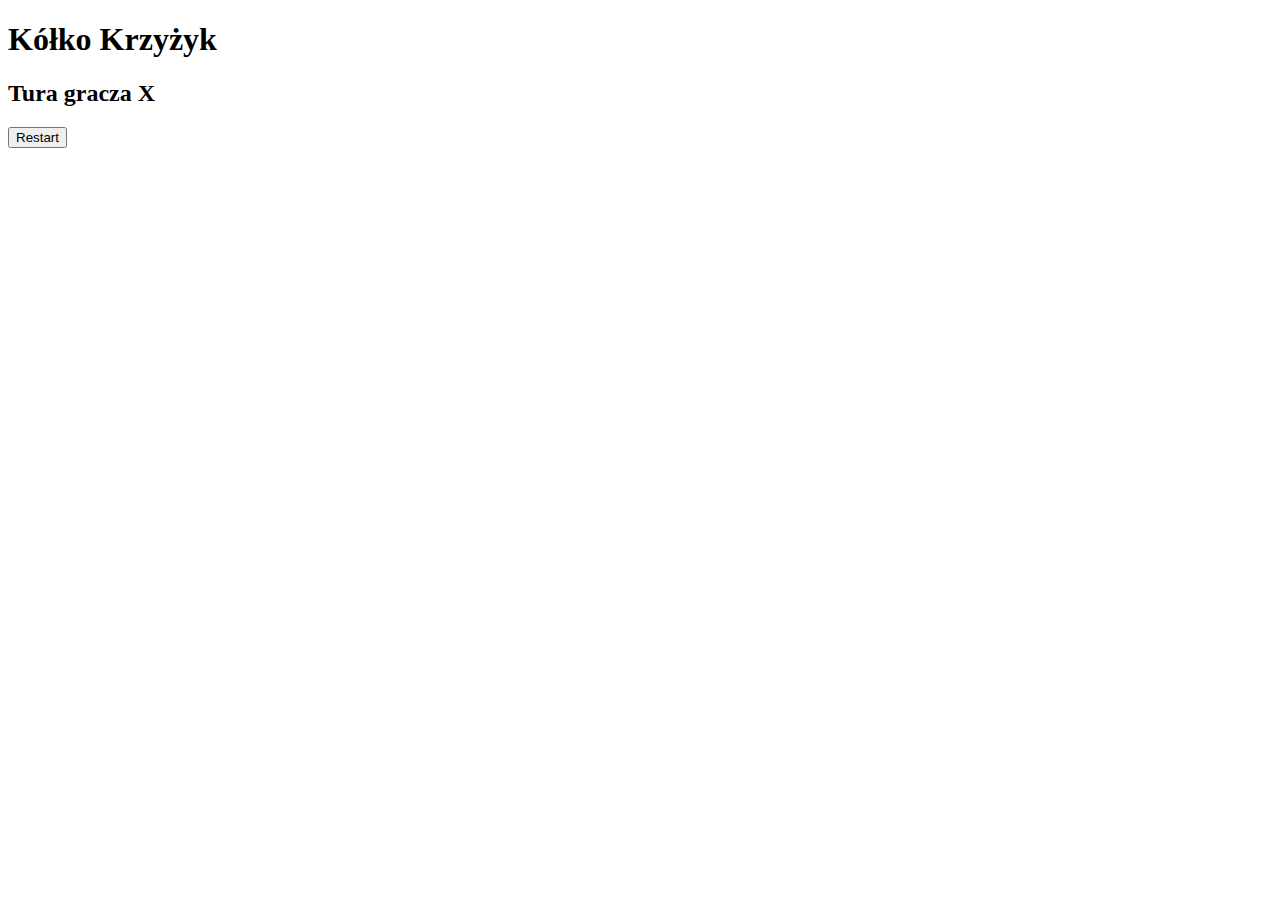
==== gra/index.html @ b0e14dd1 "dodano html z zawartością na grę" ====
<!DOCTYPE html>
<html lang="en">
<head>
    <meta charset="UTF-8">
    <meta http-equiv="X-UA-Compatible" content="IE=edge">
    <meta name="viewport" content="width=device-width, initial-scale=1.0">
    <link rel="stylesheet" href="style.css" />
    <title>Kółko Krzyżyk</title>
</head>
<body>
    <section>
        <h1 id="gamename">Kółko Krzyżyk</h1>
        <div id="gamecontainer">
            <div cell-index="0" class="cell"></div>
            <div cell-index="1" class="cell"></div>
            <div cell-index="2" class="cell"></div>
            <div cell-index="3" class="cell"></div>
            <div cell-index="4" class="cell"></div>
            <div cell-index="5" class="cell"></div>
            <div cell-index="6" class="cell"></div>
            <div cell-index="7" class="cell"></div>
            <div cell-index="8" class="cell"></div>
        </div>
        <h2 id="gamestatus">Tura gracza X</h2>
        <button id="gamerestart">Restart</button>
    </section>
</body>
</html>
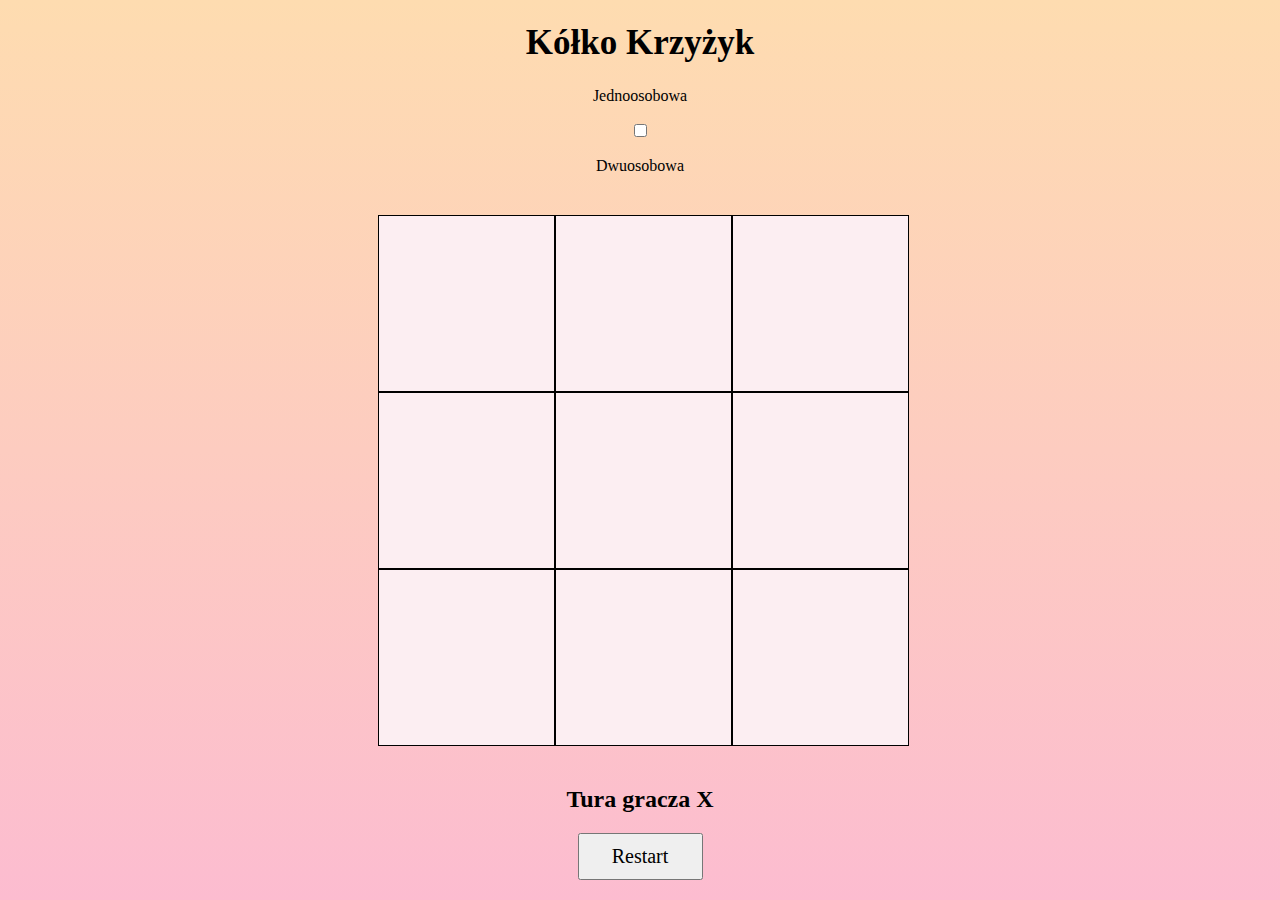
==== commit 8d85b88d: "dodano switch do zmiany trybu gry" ====
--- a/gra/index.html
+++ b/gra/index.html
@@ -10,6 +10,13 @@
 <body>
     <section>
         <h1 id="gamename">Kółko Krzyżyk</h1>
+        <p class="gamemode">Jednoosobowa</p>
+        <label id="switch">
+            <!--Zaznaczony input to gra dwuosobowa-->
+            <input type="checkbox">
+            <span class="slider round"></span>
+        </label>
+        <p class="gamemode">Dwuosobowa</p>
         <div id="gamecontainer">
             <div cell-index="0" class="cell"></div>
             <div cell-index="1" class="cell"></div>
--- a/gra/style.css
+++ b/gra/style.css
@@ -0,0 +1,40 @@
+body{
+    height: 100%;
+    background-image: linear-gradient(#FEDCB0, #FCBCD0);
+    background-repeat: no-repeat;
+    background-attachment: fixed;
+    margin: 0;
+    padding: 0;
+}
+
+section{
+    text-align: center;
+}
+
+#gamename{
+    font-size: 35px;
+}
+
+#gamecontainer{
+    display: grid;
+    grid-template-columns: repeat(3, auto);
+    width: 60vw;
+    max-width: 525px;
+    margin: 40px auto;
+}
+
+.cell{
+    width: 20vw;
+    max-width: 175px;
+    height: 20vw;
+    max-height: 175px;
+    border: 1px solid black;
+    background-color: #FCEEF2;
+}
+
+#gamerestart{
+    font-size: 20px;
+    font-family: 'Times New Roman', Times, serif;
+    padding: 10px;
+    width: 125px;
+}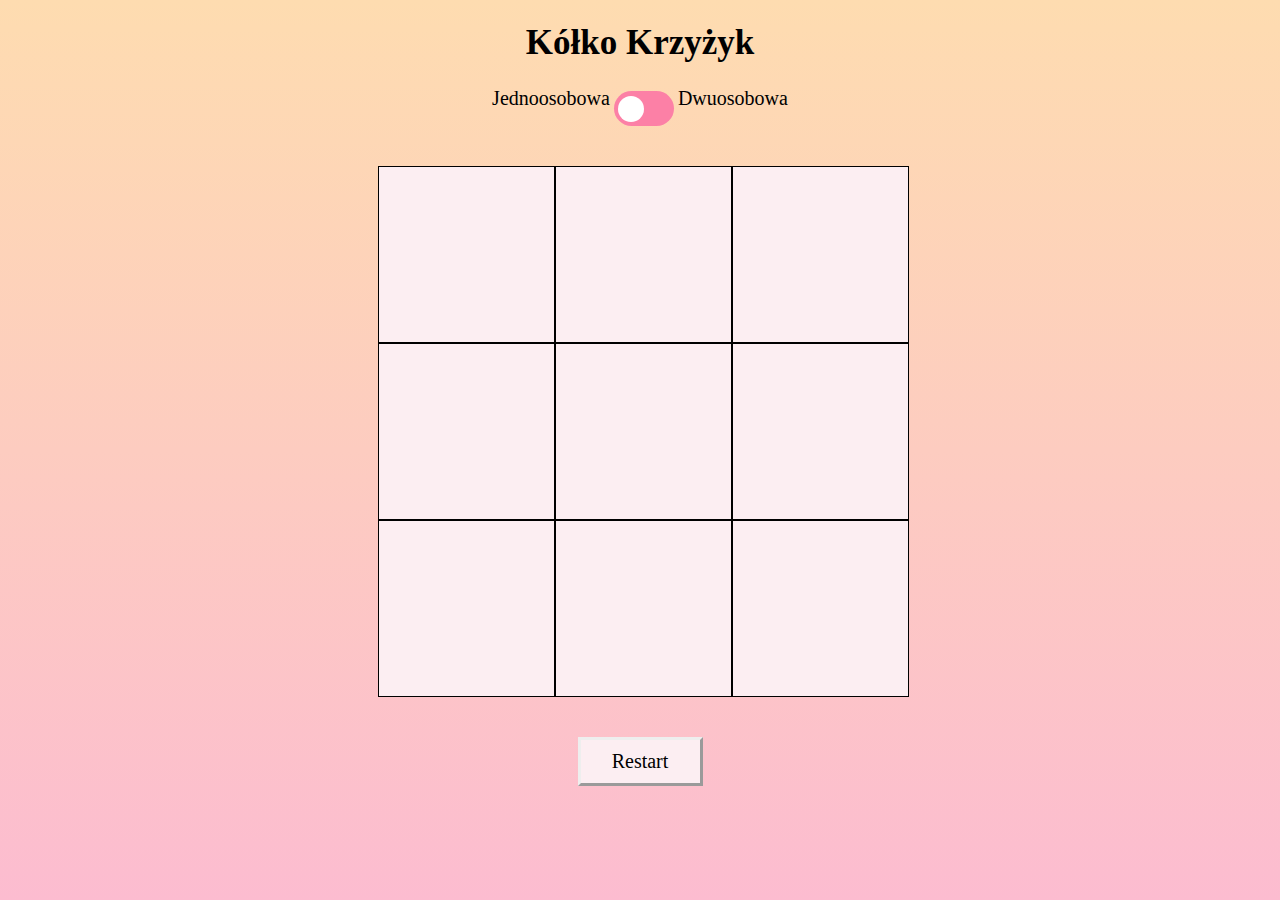
==== commit 54d27953: "dodano odnosnik do skryptu" ====
--- a/gra/index.html
+++ b/gra/index.html
@@ -28,8 +28,9 @@
             <div cell-index="7" class="cell"></div>
             <div cell-index="8" class="cell"></div>
         </div>
-        <h2 id="gamestatus">Tura gracza X</h2>
+        <h2 id="gamestatus"></h2>
         <button id="gamerestart">Restart</button>
     </section>
+<script src="script.js"></script>
 </body>
 </html>--- a/gra/style.css
+++ b/gra/style.css
@@ -14,6 +14,64 @@
 #gamename{
     font-size: 35px;
 }
+
+p{
+    display: inline-block;
+    font-size: 20px;
+    margin: 0;
+    height: 35px;
+    text-align: center;
+}
+
+#switch{
+    position: relative;
+    display: inline-block;
+    width: 60px;
+    height: 35px;
+}
+#switch input {
+    opacity: 0;
+    width: 0;
+    height: 0;
+}
+
+.slider {
+    position: absolute;
+    cursor: pointer;
+    top: 0;
+    left: 0;
+    right: 0;
+    bottom: 0;
+    background-color: #FC80A6;
+    -webkit-transition: .4s;
+    transition: .4s;
+  }
+  
+  .slider:before {
+    position: absolute;
+    content: "";
+    height: 26px;
+    width: 26px;
+    left: 4px;
+    bottom: 4px;
+    background-color: white;
+    -webkit-transition: .4s;
+    transition: .4s;
+  }
+  
+  input:checked + .slider:before {
+    -webkit-transform: translateX(26px);
+    -ms-transform: translateX(26px);
+    transform: translateX(26px);
+  }
+  
+  .slider.round {
+    border-radius: 35px;
+  }
+  
+  .slider.round:before {
+    border-radius: 50%;
+  }
 
 #gamecontainer{
     display: grid;
@@ -37,4 +95,11 @@
     font-family: 'Times New Roman', Times, serif;
     padding: 10px;
     width: 125px;
+    background-color: #FCEEF2;
+    border: outset;
+    cursor: pointer;
+}
+
+#gamerestart:hover{
+    border: inset;
 }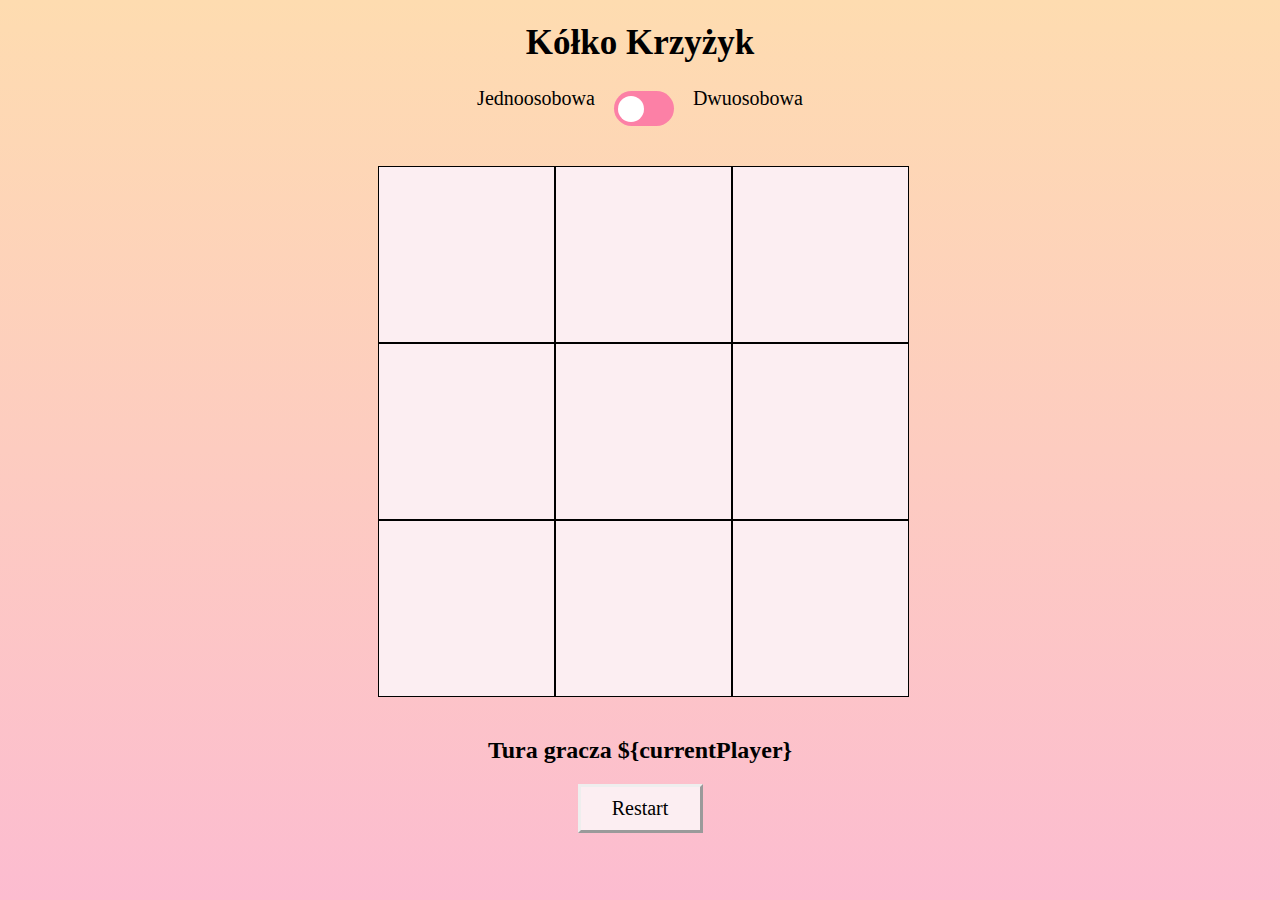
==== commit 8c986c72: "dodano zmiany w zakończeniach znaczników" ====
--- a/gra/index.html
+++ b/gra/index.html
@@ -1,36 +1,36 @@
 <!DOCTYPE html>
 <html lang="en">
-<head>
-    <meta charset="UTF-8">
-    <meta http-equiv="X-UA-Compatible" content="IE=edge">
-    <meta name="viewport" content="width=device-width, initial-scale=1.0">
+  <head>
+    <meta charset="UTF-8" />
+    <meta http-equiv="X-UA-Compatible" content="IE=edge" />
+    <meta name="viewport" content="width=device-width, initial-scale=1.0" />
     <link rel="stylesheet" href="style.css" />
     <title>Kółko Krzyżyk</title>
-</head>
-<body>
+  </head>
+  <body>
     <section>
-        <h1 id="gamename">Kółko Krzyżyk</h1>
-        <p class="gamemode">Jednoosobowa</p>
-        <label id="switch">
-            <!--Zaznaczony input to gra dwuosobowa-->
-            <input type="checkbox">
-            <span class="slider round"></span>
-        </label>
-        <p class="gamemode">Dwuosobowa</p>
-        <div id="gamecontainer">
-            <div cell-index="0" class="cell"></div>
-            <div cell-index="1" class="cell"></div>
-            <div cell-index="2" class="cell"></div>
-            <div cell-index="3" class="cell"></div>
-            <div cell-index="4" class="cell"></div>
-            <div cell-index="5" class="cell"></div>
-            <div cell-index="6" class="cell"></div>
-            <div cell-index="7" class="cell"></div>
-            <div cell-index="8" class="cell"></div>
-        </div>
-        <h2 id="gamestatus"></h2>
-        <button id="gamerestart">Restart</button>
+      <h1 id="gamename">Kółko Krzyżyk</h1>
+      <p class="gamemode">Jednoosobowa</p>
+      <label id="switch">
+        <!--Zaznaczony input to gra dwuosobowa-->
+        <input type="checkbox" />
+        <span class="slider round"></span>
+      </label>
+      <p class="gamemode">Dwuosobowa</p>
+      <div id="gamecontainer">
+        <div cell-index="0" class="cell"></div>
+        <div cell-index="1" class="cell"></div>
+        <div cell-index="2" class="cell"></div>
+        <div cell-index="3" class="cell"></div>
+        <div cell-index="4" class="cell"></div>
+        <div cell-index="5" class="cell"></div>
+        <div cell-index="6" class="cell"></div>
+        <div cell-index="7" class="cell"></div>
+        <div cell-index="8" class="cell"></div>
+      </div>
+      <h2 id="gamestatus"></h2>
+      <button id="gamerestart">Restart</button>
     </section>
-<script src="script.js"></script>
-</body>
-</html>+    <script src="script.js"></script>
+  </body>
+</html>
--- a/gra/style.css
+++ b/gra/style.css
@@ -15,12 +15,13 @@
     font-size: 35px;
 }
 
-p{
+.gamemode{
     display: inline-block;
     font-size: 20px;
     margin: 0;
     height: 35px;
     text-align: center;
+    padding: 0 15px;
 }
 
 #switch{
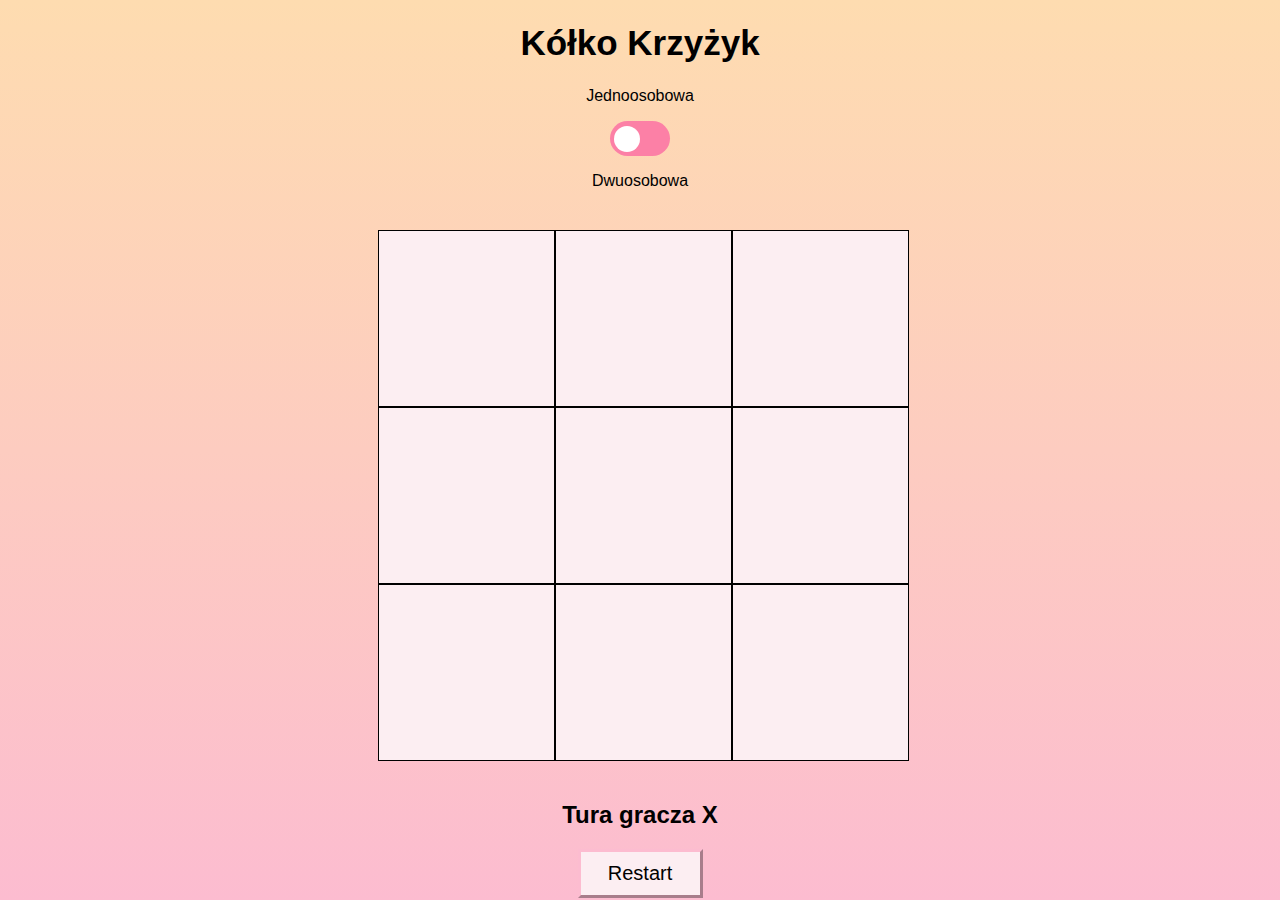
==== commit 5fe7ef20: "dodano id do checkboxa" ====
--- a/gra/index.html
+++ b/gra/index.html
@@ -10,13 +10,13 @@
   <body>
     <section>
       <h1 id="gamename">Kółko Krzyżyk</h1>
-      <p class="gamemode">Jednoosobowa</p>
+      <p class="gamemodelabel">Jednoosobowa</p>
       <label id="switch">
         <!--Zaznaczony input to gra dwuosobowa-->
-        <input type="checkbox" />
+        <input type="checkbox" id="gamemode" />
         <span class="slider round"></span>
       </label>
-      <p class="gamemode">Dwuosobowa</p>
+      <p class="gamemodelabel">Dwuosobowa</p>
       <div id="gamecontainer">
         <div cell-index="0" class="cell"></div>
         <div cell-index="1" class="cell"></div>
--- a/gra/style.css
+++ b/gra/style.css
@@ -1,106 +1,123 @@
-body{
-    height: 100%;
-    background-image: linear-gradient(#FEDCB0, #FCBCD0);
-    background-repeat: no-repeat;
-    background-attachment: fixed;
-    margin: 0;
-    padding: 0;
+body {
+  height: 100%;
+  background-image: linear-gradient(#fedcb0, #fcbcd0);
+  background-repeat: no-repeat;
+  background-attachment: fixed;
+  margin: 0;
+  padding: 0;
+  font-family: Verdana, Tahoma, sans-serif;
 }
 
-section{
-    text-align: center;
+section {
+  text-align: center;
 }
 
-#gamename{
-    font-size: 35px;
+#gamename {
+  font-size: 35px;
 }
 
-.gamemode{
-    display: inline-block;
-    font-size: 20px;
-    margin: 0;
-    height: 35px;
-    text-align: center;
-    padding: 0 15px;
+.gamemode {
+  display: inline-block;
+  font-size: 20px;
+  margin: 0;
+  height: 35px;
+  text-align: center;
+  padding: 0 15px;
 }
 
-#switch{
-    position: relative;
-    display: inline-block;
-    width: 60px;
-    height: 35px;
+#switch {
+  position: relative;
+  display: inline-block;
+  width: 60px;
+  height: 35px;
 }
 #switch input {
-    opacity: 0;
-    width: 0;
-    height: 0;
+  opacity: 0;
+  width: 0;
+  height: 0;
 }
 
 .slider {
-    position: absolute;
-    cursor: pointer;
-    top: 0;
-    left: 0;
-    right: 0;
-    bottom: 0;
-    background-color: #FC80A6;
-    -webkit-transition: .4s;
-    transition: .4s;
-  }
-  
-  .slider:before {
-    position: absolute;
-    content: "";
-    height: 26px;
-    width: 26px;
-    left: 4px;
-    bottom: 4px;
-    background-color: white;
-    -webkit-transition: .4s;
-    transition: .4s;
-  }
-  
-  input:checked + .slider:before {
-    -webkit-transform: translateX(26px);
-    -ms-transform: translateX(26px);
-    transform: translateX(26px);
-  }
-  
-  .slider.round {
-    border-radius: 35px;
-  }
-  
-  .slider.round:before {
-    border-radius: 50%;
-  }
-
-#gamecontainer{
-    display: grid;
-    grid-template-columns: repeat(3, auto);
-    width: 60vw;
-    max-width: 525px;
-    margin: 40px auto;
+  position: absolute;
+  cursor: pointer;
+  top: 0;
+  left: 0;
+  right: 0;
+  bottom: 0;
+  background-color: #fc80a6;
+  -webkit-transition: 0.4s;
+  transition: 0.4s;
 }
 
-.cell{
-    width: 20vw;
-    max-width: 175px;
-    height: 20vw;
-    max-height: 175px;
-    border: 1px solid black;
-    background-color: #FCEEF2;
+.slider:before {
+  position: absolute;
+  content: "";
+  height: 26px;
+  width: 26px;
+  left: 4px;
+  bottom: 4px;
+  background-color: white;
+  -webkit-transition: 0.4s;
+  transition: 0.4s;
 }
 
-#gamerestart{
-    font-size: 20px;
-    font-family: 'Times New Roman', Times, serif;
-    padding: 10px;
-    width: 125px;
-    background-color: #FCEEF2;
-    border: outset;
-    cursor: pointer;
+input:checked + .slider:before {
+  -webkit-transform: translateX(26px);
+  -ms-transform: translateX(26px);
+  transform: translateX(26px);
 }
 
-#gamerestart:hover{
-    border: inset;
-}+.slider.round {
+  border-radius: 35px;
+}
+
+.slider.round:before {
+  border-radius: 50%;
+}
+
+#gamecontainer {
+  display: grid;
+  grid-template-columns: repeat(3, auto);
+  width: 60vw;
+  max-width: 525px;
+  margin: 40px auto;
+}
+
+.cell {
+  width: 20vw;
+  max-width: 175px;
+  height: 20vw;
+  max-height: 175px;
+  border: 1px solid black;
+  cursor: pointer;
+  background-color: #fceef2;
+}
+
+.cell.X,
+.cell.O {
+  cursor: not-allowed;
+  font-size: clamp(70px, 18vw, 150px);
+  font-family: Arial;
+}
+
+.cell.X {
+  color: #feca88;
+}
+
+.cell.O {
+  color: #fc7fa6;
+}
+
+#gamerestart {
+  font-size: 20px;
+  font-family: Verdana, Tahoma, sans-serif;
+  padding: 10px;
+  width: 125px;
+  background-color: #fceef2;
+  border: #fcbcd0 outset;
+  cursor: pointer;
+}
+
+#gamerestart:active {
+  border: #fcbcd0 inset;
+}
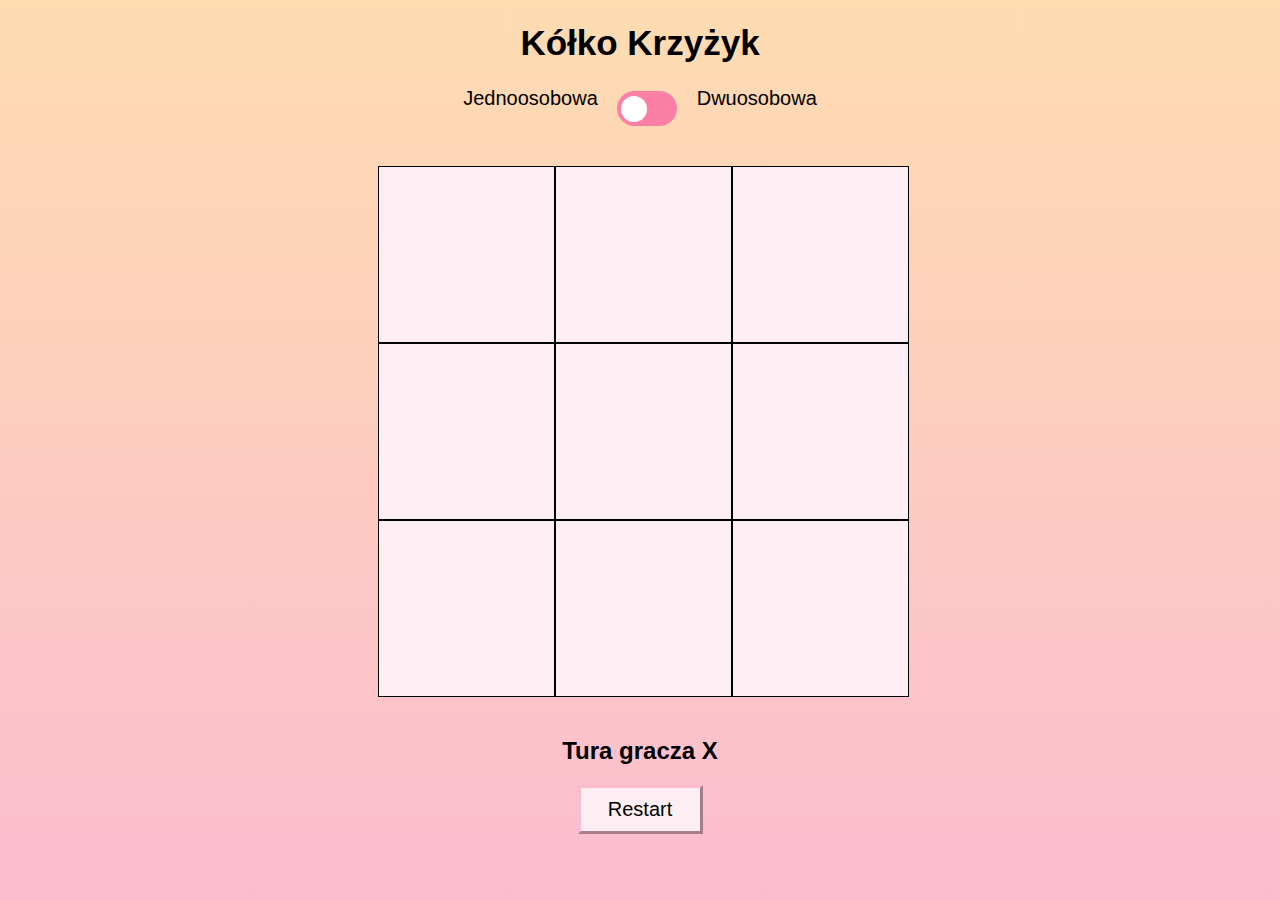
==== commit 7860d658: "zmieniono nazwę atrybutu" ====
--- a/gra/index.html
+++ b/gra/index.html
@@ -18,15 +18,15 @@
       </label>
       <p class="gamemodelabel">Dwuosobowa</p>
       <div id="gamecontainer">
-        <div cell-index="0" class="cell"></div>
-        <div cell-index="1" class="cell"></div>
-        <div cell-index="2" class="cell"></div>
-        <div cell-index="3" class="cell"></div>
-        <div cell-index="4" class="cell"></div>
-        <div cell-index="5" class="cell"></div>
-        <div cell-index="6" class="cell"></div>
-        <div cell-index="7" class="cell"></div>
-        <div cell-index="8" class="cell"></div>
+        <div data-cell-index="0" class="cell"></div>
+        <div data-cell-index="1" class="cell"></div>
+        <div data-cell-index="2" class="cell"></div>
+        <div data-cell-index="3" class="cell"></div>
+        <div data-cell-index="4" class="cell"></div>
+        <div data-cell-index="5" class="cell"></div>
+        <div data-cell-index="6" class="cell"></div>
+        <div data-cell-index="7" class="cell"></div>
+        <div data-cell-index="8" class="cell"></div>
       </div>
       <h2 id="gamestatus"></h2>
       <button id="gamerestart">Restart</button>
--- a/gra/style.css
+++ b/gra/style.css
@@ -16,7 +16,7 @@
   font-size: 35px;
 }
 
-.gamemode {
+.gamemodelabel {
   display: inline-block;
   font-size: 20px;
   margin: 0;
